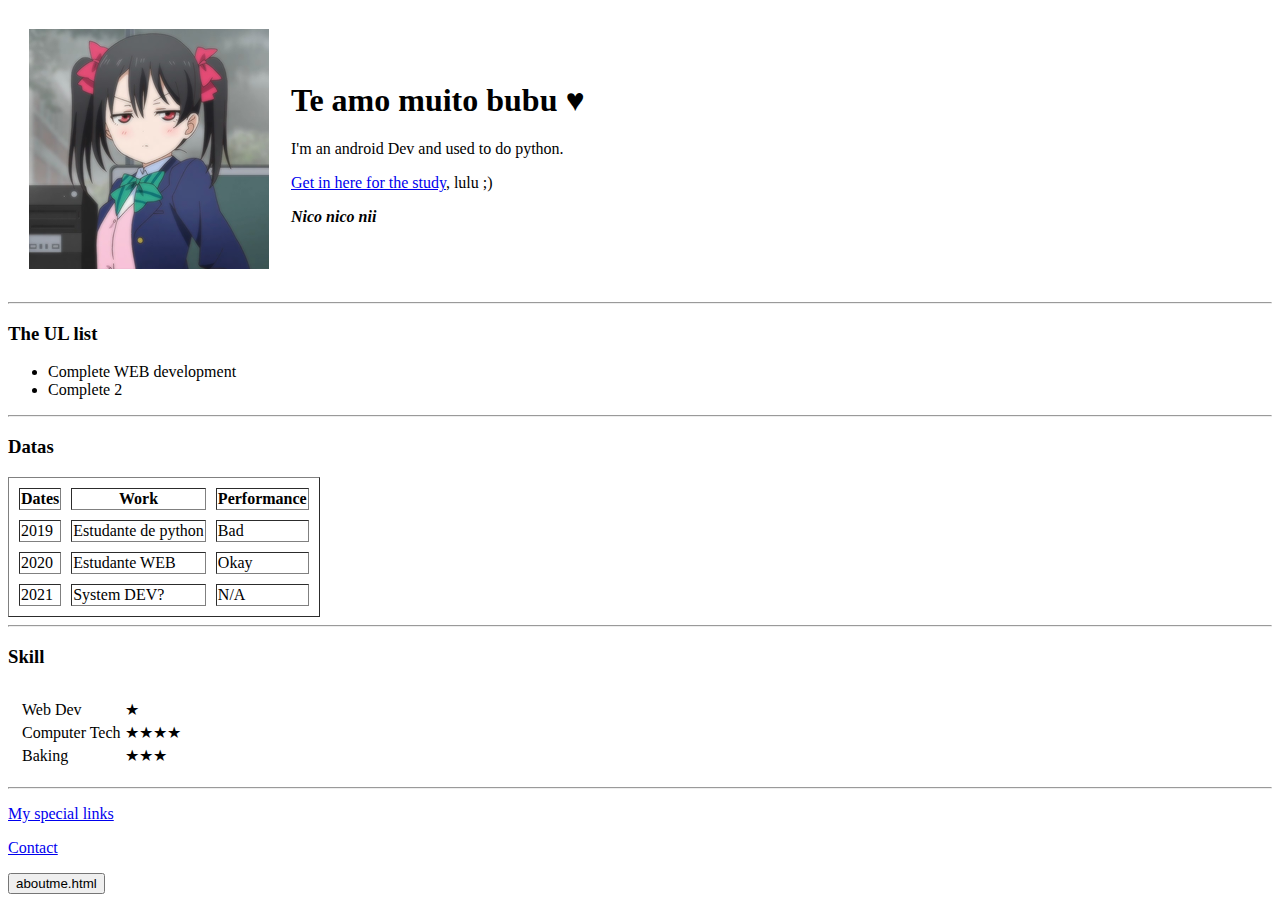
==== index.html @ f95a8dda "Update index.html" ====
<!DOCTYPE html>
<html lang="en" dir="ltr">

<ead>
  <meta charset="utf-8">
  <title>Meu site</title>
</head>

<boy>
  
  <table cellspacing="20">
    <tr>
      <td>
        <img src="nico.png" alt="">
      </td>
 
      <td>
        <h1>Te amo muito bubu ♥</h1>
        <P>I'm an android Dev and used to do python.
        <p><a href="https://www.udemy.com/course/the-complete-web-development-bootcamp/learn/lecture">Get in here for the study</a>, lulu ;)
          <p><em><strong>Nico nico nii </strong></em>
       </td>
  </tr>
  </table>

  <hr>

  <h3>The UL list</h3>
  <ul>
    <li>Complete WEB development</li>
    <li>Complete 2</li>
  </ul>

  <hr>


<h3>Datas</h3>
<table cellspacing='10' border="1">
<thead>
  <tr>
    <th>Dates</th>
    <th>Work</th>
    <th>Performance</th>
  </tr>
</thead>

<tbody>

   <tr>
    <td>2019</td>
    <td>Estudante de python</td>
    <td>Bad</td>
  </tr>


<tr>
      <td>2020</td>
      <td>Estudante WEB</td>
      <td>Okay</td>
</tr>

  <tr>
    <td>2021</td>
    <td>System DEV?</td>
    <td>N/A</td>
  </tr>

</tbody>

</table>

<hr>

<h3>Skill</h3>

<table cellspacing="10">
  <tr>
    <td>

<table>

      <tr>
        <td>Web Dev</td>
        <td>★</td>
      </tr>

      <tr>
        <td>Computer Tech</td>
        <td>★★★★</td>
      </tr>

      <tr>
        <td>Baking</td>
        <td>★★★</td>
      </tr>


      </td>
</table>





</table>






</tr>

</table>



<hr>

<p><a href="links.html">My special links</a>

<p> <a href="aboutme.html">Contact</a>

<form class="" action="index.html" method="post">
  <input type="submit" name="" value="aboutme.html">

</form>



</body>

</html>
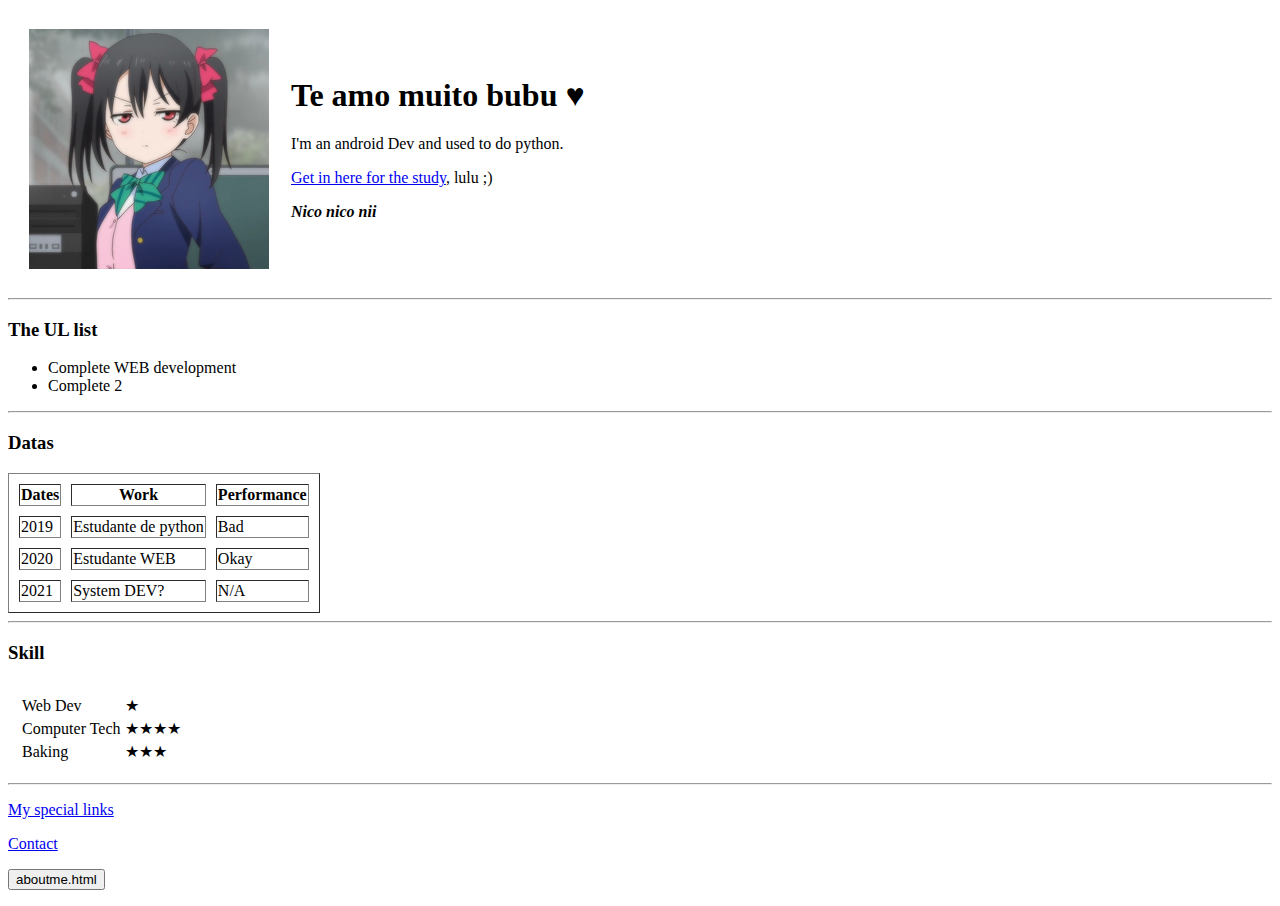
==== commit 74cb1eb6: "Update index.html" ====
--- a/index.html
+++ b/index.html
@@ -1,4 +1,4 @@
-<!DOCTYPE html>
+<!DOCTYPE htm>
 <html lang="en" dir="ltr">
 
 <ead>
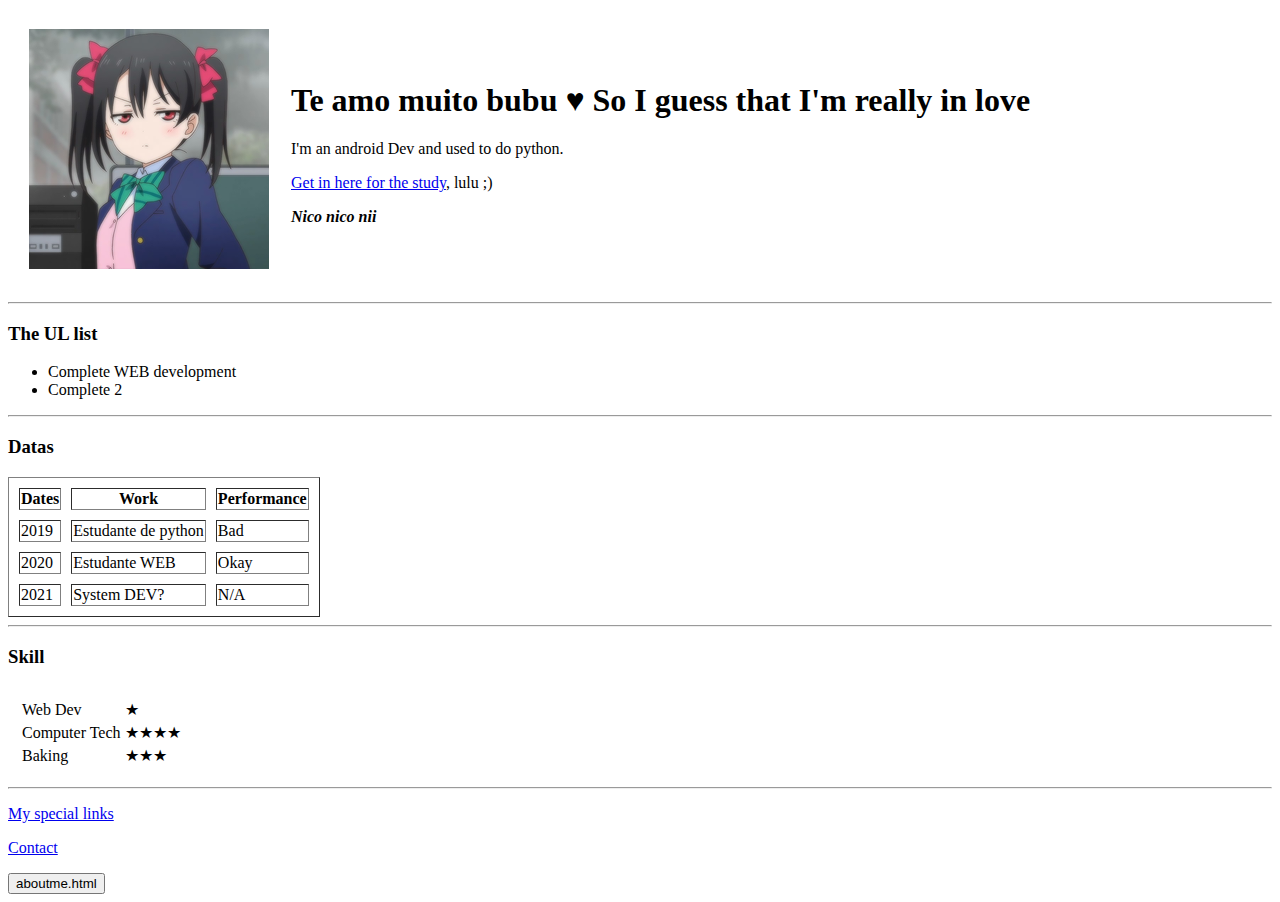
==== commit fb7e2784: "Update index.html" ====
--- a/index.html
+++ b/index.html
@@ -1,12 +1,12 @@
-<!DOCTYPE htm>
+<!DOCTYPE html>
 <html lang="en" dir="ltr">
 
-<ead>
+<head>
   <meta charset="utf-8">
   <title>Meu site</title>
 </head>
 
-<boy>
+<body>
   
   <table cellspacing="20">
     <tr>
@@ -15,7 +15,7 @@
       </td>
  
       <td>
-        <h1>Te amo muito bubu ♥</h1>
+        <h1>Te amo muito bubu ♥ So I guess that I'm really in love</h1>
         <P>I'm an android Dev and used to do python.
         <p><a href="https://www.udemy.com/course/the-complete-web-development-bootcamp/learn/lecture">Get in here for the study</a>, lulu ;)
           <p><em><strong>Nico nico nii </strong></em>
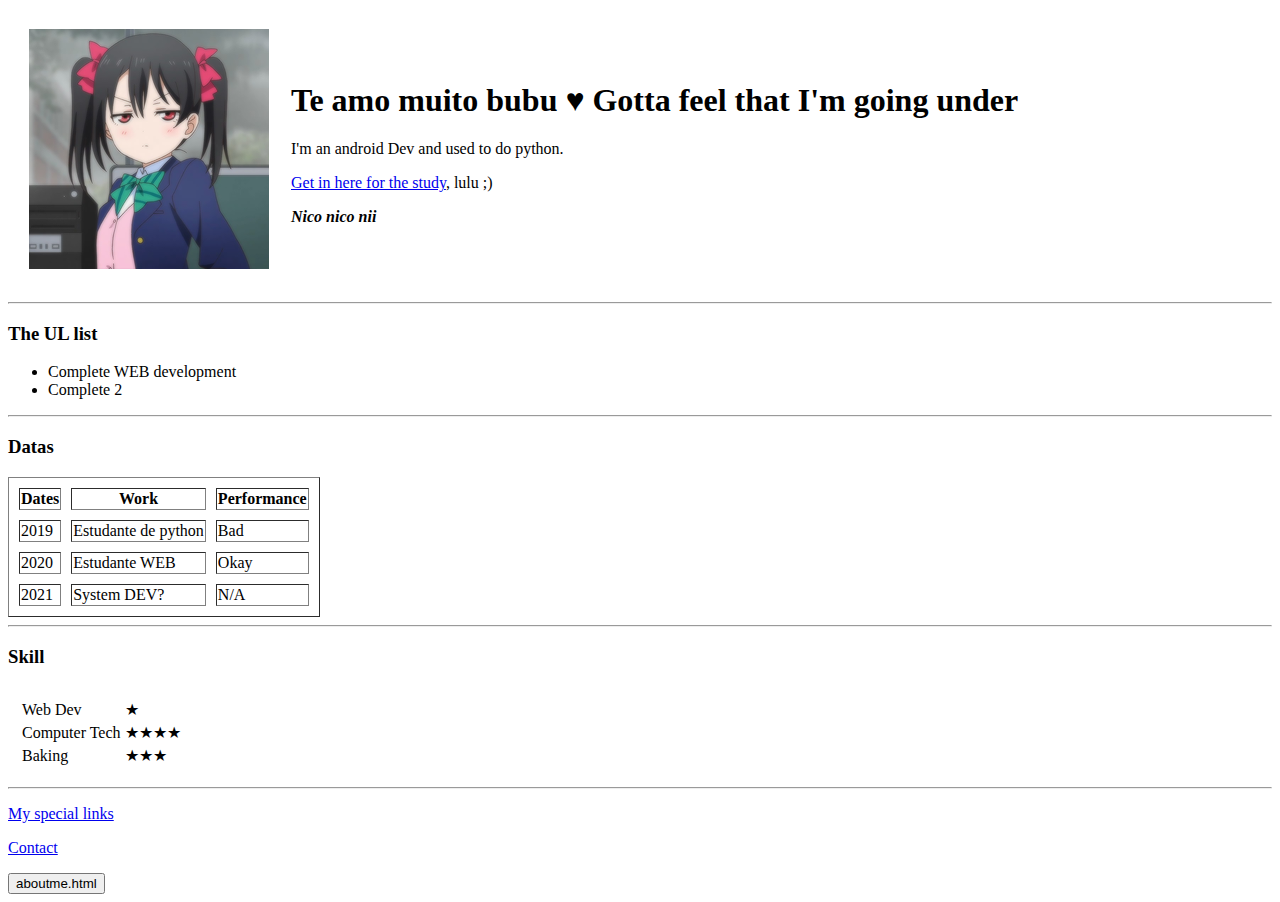
==== commit 0f65bae1: "Update index.html" ====
--- a/index.html
+++ b/index.html
@@ -15,7 +15,7 @@
       </td>
  
       <td>
-        <h1>Te amo muito bubu ♥ So I guess that I'm really in love</h1>
+        <h1>Te amo muito bubu ♥ Gotta feel that I'm going under</h1>
         <P>I'm an android Dev and used to do python.
         <p><a href="https://www.udemy.com/course/the-complete-web-development-bootcamp/learn/lecture">Get in here for the study</a>, lulu ;)
           <p><em><strong>Nico nico nii </strong></em>
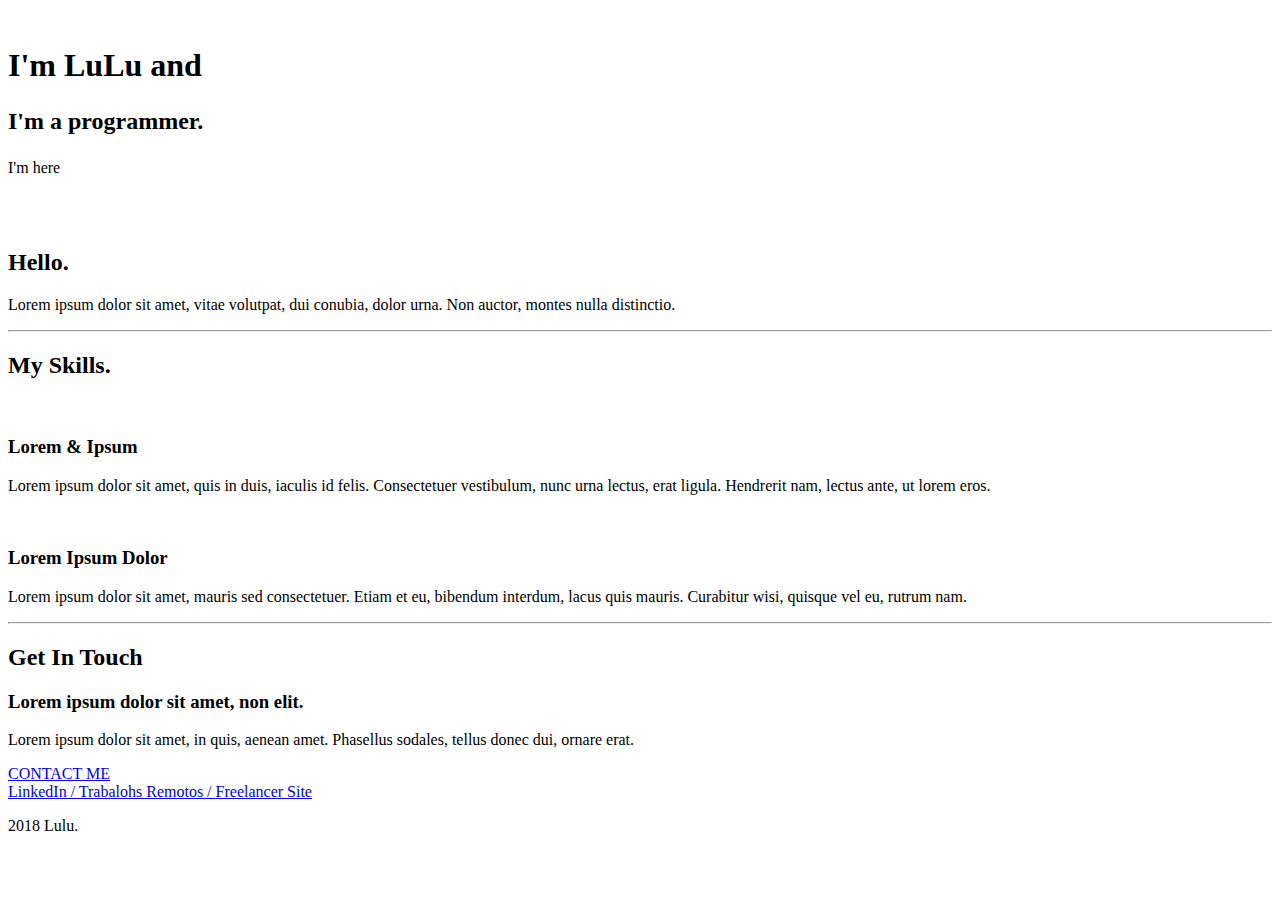
==== commit 88c29576: "Update index.html" ====
--- a/index.html
+++ b/index.html
@@ -1,133 +1,61 @@
 <!DOCTYPE html>
 <html lang="en" dir="ltr">
+  <head>
+    <meta charset="utf-8">
 
-<head>
-  <meta charset="utf-8">
-  <title>Meu site</title>
-</head>
+    <title>Meu site NPF</title>
 
+<link rel="stylesheet" href="css/style.css">
+<link rel="icon" href="favicon.ico">
+<link href="https://fonts.googleapis.com/css2?family=Pangolin&family=Train+One&display=swap" rel="stylesheet"></head>
 <body>
-  
-  <table cellspacing="20">
-    <tr>
-      <td>
-        <img src="nico.png" alt="">
-      </td>
- 
-      <td>
-        <h1>Te amo muito bubu ♥ Gotta feel that I'm going under</h1>
-        <P>I'm an android Dev and used to do python.
-        <p><a href="https://www.udemy.com/course/the-complete-web-development-bootcamp/learn/lecture">Get in here for the study</a>, lulu ;)
-          <p><em><strong>Nico nico nii </strong></em>
-       </td>
-  </tr>
-  </table>
+<div class="top-container">
+  <img class="top-cloud" src="ima/cloud.png" alt="">
 
-  <hr>
+  <h1>I'm LuLu and</h1>
 
-  <h3>The UL list</h3>
-  <ul>
-    <li>Complete WEB development</li>
-    <li>Complete 2</li>
-  </ul>
+  <h2><p>I'm a <span class="pro">pro</span>grammer.</p></h2>
 
-  <hr>
+  <p>I'm here</p>
+  <img class="bottom-cloud" src="ima/cloud.png" alt="">
+  <img src="ima/mountain.png" alt="">
+
+</div><div class="middle-container">
+    <div class="profile">
+      <img src="im/pfp.jpg" alt="">
+      <h2>Hello.</h2>
+      <p>Lorem ipsum dolor sit amet, vitae volutpat, dui conubia, dolor urna. Non auctor, montes nulla distinctio.</p>
+    </div>
+    <hr>
+    <div class="skills">
+      <h2>My Skills.</h2>
+      <div class="skill-row">
+        <img class="" src="https://reachinghighernh.org/wp-content/uploads/2018/07/competency-portfolio-learning.png" alt="">
+        <h3>Lorem & Ipsum</h3>
+        <p>Lorem ipsum dolor sit amet, quis in duis, iaculis id felis. Consectetuer vestibulum, nunc urna lectus, erat ligula. Hendrerit nam, lectus ante, ut lorem eros.</p>
+      </div>
+      <div class="skill-row">
+        <img class="" src="https://www.flaticon.com/svg/static/icons/svg/3790/3790922.svg" alt="">
+        <h3>Lorem Ipsum Dolor</h3>
+        <p>Lorem ipsum dolor sit amet, mauris sed consectetuer. Etiam et eu, bibendum interdum, lacus quis mauris. Curabitur wisi, quisque vel eu, rutrum nam.</p>
+      </div>
+    </div>
+    <hr>
+    <div class="contact-me">
+      <h2>Get In Touch</h2>
+      <h3>Lorem ipsum dolor sit amet, non elit.</h3>
+      <p>Lorem ipsum dolor sit amet, in quis, aenean amet. Phasellus sodales, tellus donec dui, ornare erat.</p>
+      <a class="btn" href="name@email.com">CONTACT ME</a>
+    </div>
+  </div>
 
 
-<h3>Datas</h3>
-<table cellspacing='10' border="1">
-<thead>
-  <tr>
-    <th>Dates</th>
-    <th>Work</th>
-    <th>Performance</th>
-  </tr>
-</thead>
-
-<tbody>
-
-   <tr>
-    <td>2019</td>
-    <td>Estudante de python</td>
-    <td>Bad</td>
-  </tr>
-
-
-<tr>
-      <td>2020</td>
-      <td>Estudante WEB</td>
-      <td>Okay</td>
-</tr>
-
-  <tr>
-    <td>2021</td>
-    <td>System DEV?</td>
-    <td>N/A</td>
-  </tr>
-
-</tbody>
-
-</table>
-
-<hr>
-
-<h3>Skill</h3>
-
-<table cellspacing="10">
-  <tr>
-    <td>
-
-<table>
-
-      <tr>
-        <td>Web Dev</td>
-        <td>★</td>
-      </tr>
-
-      <tr>
-        <td>Computer Tech</td>
-        <td>★★★★</td>
-      </tr>
-
-      <tr>
-        <td>Baking</td>
-        <td>★★★</td>
-      </tr>
-
-
-      </td>
-</table>
-
-
-
-
-
-</table>
-
-
-
-
-
-
-</tr>
-
-</table>
-
-
-
-<hr>
-
-<p><a href="links.html">My special links</a>
-
-<p> <a href="aboutme.html">Contact</a>
-
-<form class="" action="index.html" method="post">
-  <input type="submit" name="" value="aboutme.html">
-
-</form>
-
-
+  <div class="bottom-container">
+    <a class="footer-link" href="https://www.google.com/search?q=empregos&ibp=htl;jobs#htivrt=jobs&fpstate=tldetail&htilrad=2.0&">LinkedIn / </a>
+    <a class="footer-link" href="https://www.geekhunter.com.br/">Trabalohs Remotos / </a>
+  <a class="footer-link" href="https://www.freelancer.com/">Freelancer Site</a>
+    <p> 2018 Lulu.</p>
+  </div>
 
 </body>
-
 </html>
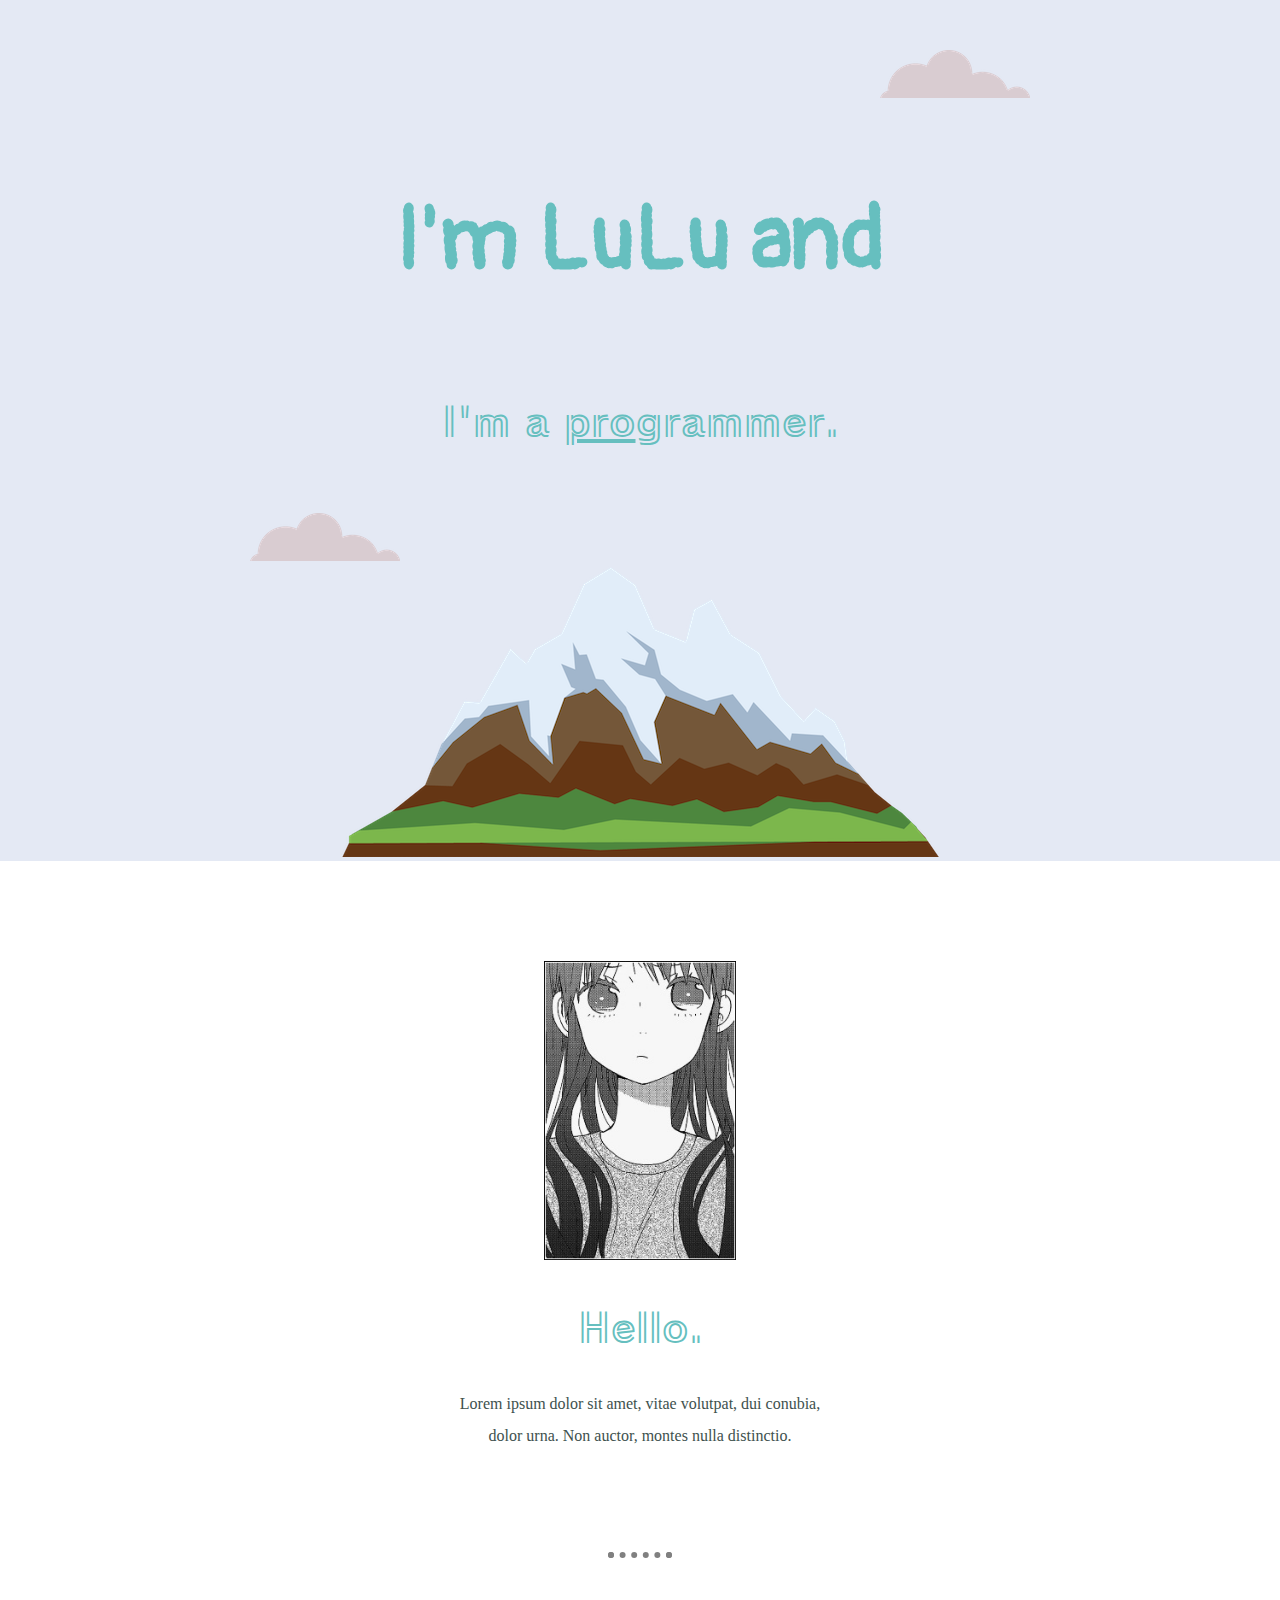
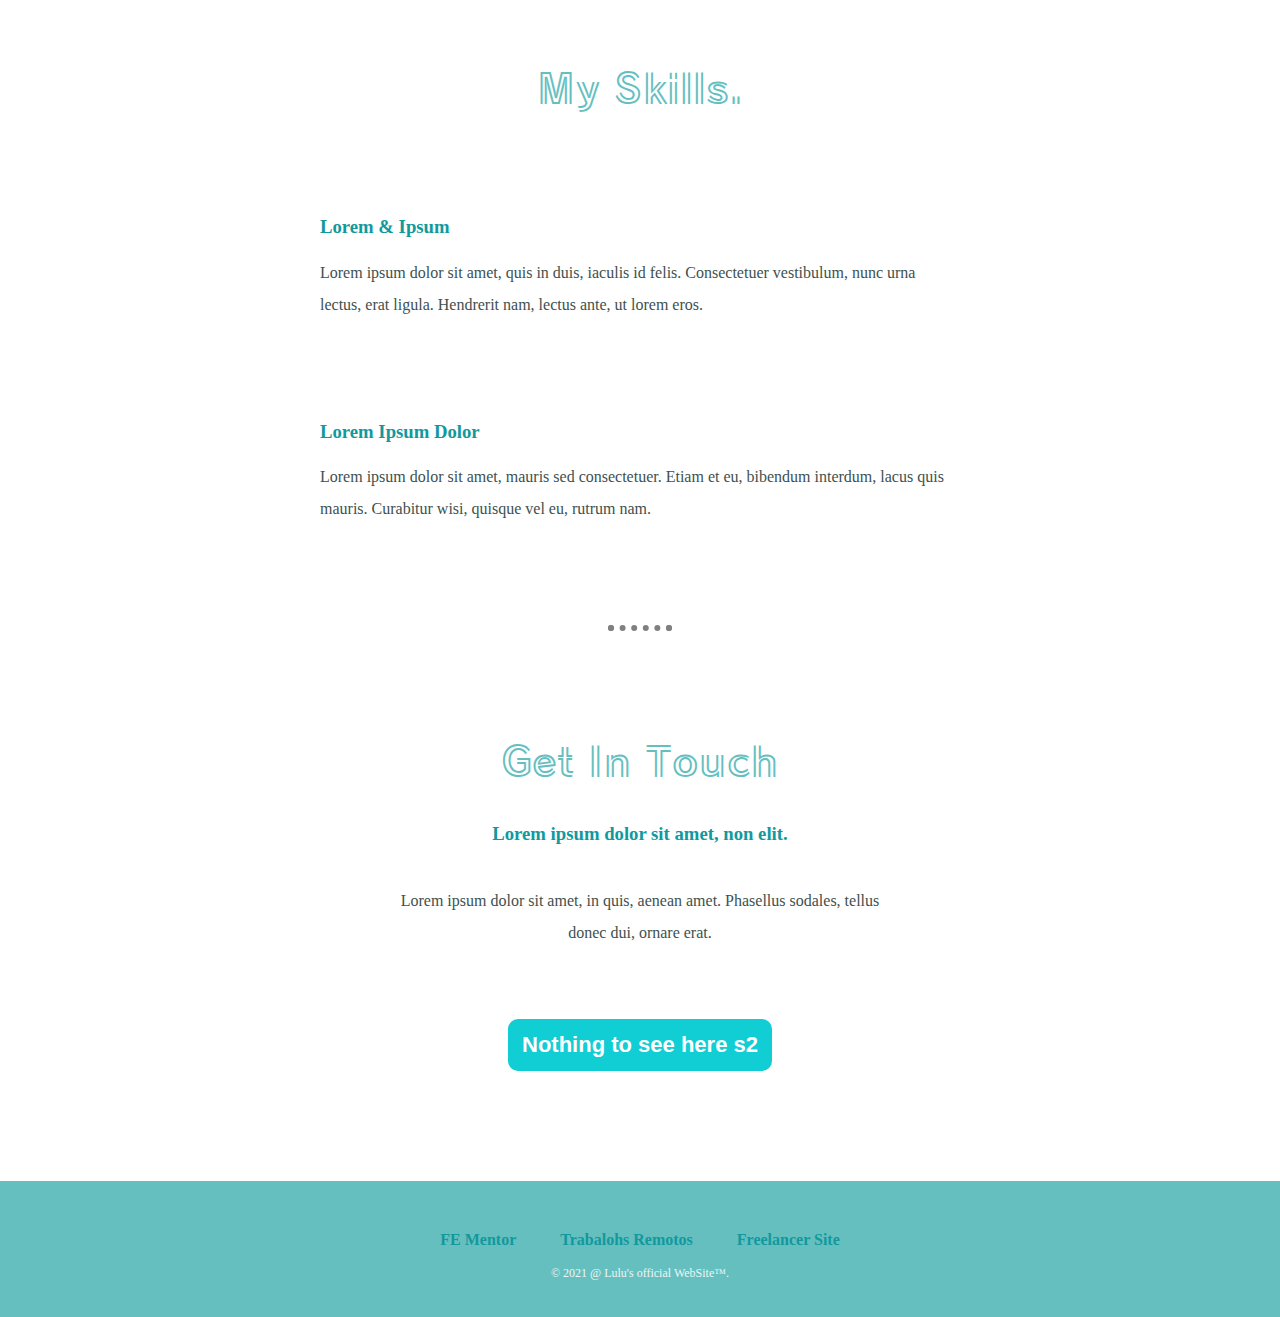
==== commit afd07821: "Update index.html" ====
--- a/index.html
+++ b/index.html
@@ -16,45 +16,44 @@
 
   <h2><p>I'm a <span class="pro">pro</span>grammer.</p></h2>
 
-  <p>I'm here</p>
   <img class="bottom-cloud" src="ima/cloud.png" alt="">
   <img src="ima/mountain.png" alt="">
 
 </div><div class="middle-container">
     <div class="profile">
-      <img src="im/pfp.jpg" alt="">
+      <img class="pfp" src="im/pfp.jpg" alt="">
       <h2>Hello.</h2>
-      <p>Lorem ipsum dolor sit amet, vitae volutpat, dui conubia, dolor urna. Non auctor, montes nulla distinctio.</p>
+      <p class="intro">Lorem ipsum dolor sit amet, vitae volutpat, dui conubia, dolor urna. Non auctor, montes nulla distinctio.</p>
     </div>
     <hr>
     <div class="skills">
       <h2>My Skills.</h2>
       <div class="skill-row">
-        <img class="" src="https://reachinghighernh.org/wp-content/uploads/2018/07/competency-portfolio-learning.png" alt="">
+        <img class="img1" src="https://reachinghighernh.org/wp-content/uploads/2018/07/competency-portfolio-learning.png" alt="">
         <h3>Lorem & Ipsum</h3>
-        <p>Lorem ipsum dolor sit amet, quis in duis, iaculis id felis. Consectetuer vestibulum, nunc urna lectus, erat ligula. Hendrerit nam, lectus ante, ut lorem eros.</p>
+        <p class="desc">Lorem ipsum dolor sit amet, quis in duis, iaculis id felis. Consectetuer vestibulum, nunc urna lectus, erat ligula. Hendrerit nam, lectus ante, ut lorem eros.</p>
       </div>
       <div class="skill-row">
-        <img class="" src="https://www.flaticon.com/svg/static/icons/svg/3790/3790922.svg" alt="">
+        <img class="img2" src="https://www.flaticon.com/svg/static/icons/svg/3790/3790922.svg" alt="">
         <h3>Lorem Ipsum Dolor</h3>
-        <p>Lorem ipsum dolor sit amet, mauris sed consectetuer. Etiam et eu, bibendum interdum, lacus quis mauris. Curabitur wisi, quisque vel eu, rutrum nam.</p>
+        <p class="desc2">Lorem ipsum dolor sit amet, mauris sed consectetuer. Etiam et eu, bibendum interdum, lacus quis mauris. Curabitur wisi, quisque vel eu, rutrum nam.</p>
       </div>
     </div>
     <hr>
     <div class="contact-me">
       <h2>Get In Touch</h2>
       <h3>Lorem ipsum dolor sit amet, non elit.</h3>
-      <p>Lorem ipsum dolor sit amet, in quis, aenean amet. Phasellus sodales, tellus donec dui, ornare erat.</p>
-      <a class="btn" href="name@email.com">CONTACT ME</a>
+      <p class="cmsg">Lorem ipsum dolor sit amet, in quis, aenean amet. Phasellus sodales, tellus donec dui, ornare erat.</p>
+      <a class="btn" href="mailto:name@email.com">Nothing to see here s2</a>
     </div>
   </div>
 
 
   <div class="bottom-container">
-    <a class="footer-link" href="https://www.google.com/search?q=empregos&ibp=htl;jobs#htivrt=jobs&fpstate=tldetail&htilrad=2.0&">LinkedIn / </a>
-    <a class="footer-link" href="https://www.geekhunter.com.br/">Trabalohs Remotos / </a>
+    <a class="footer-link" href="https://www.frontendmentor.io/">FE Mentor</a>
+    <a class="footer-link" href="https://www.geekhunter.com.br/">Trabalohs Remotos  </a>
   <a class="footer-link" href="https://www.freelancer.com/">Freelancer Site</a>
-    <p> 2018 Lulu.</p>
+    <p class="copyright"> © 2021 @ Lulu's official WebSite™.</p>
   </div>
 
 </body>
--- a/css/style.css
+++ b/css/style.css
@@ -0,0 +1,152 @@
+body{
+  margin: 0;
+color: #40514E;
+  text-align: center;
+font-size: 1em;
+ }
+
+
+h1 {
+  margin: 50px; auto 0 auto;
+  font-size: 5.625rem;
+  font-family: 'Pangolin', cursive;
+  color: #66BFBF;
+line-height: 2
+}
+
+
+h2 {
+  font-family: 'Train One', cursive;
+  font-size: 2.5rem;
+  color: #66BFBF;
+  font-weight: normal;
+
+
+}
+h3 {
+   color:  #11999E;
+}
+
+p {
+    line-height: 2;
+}
+.skill-row{
+  width: 50%;
+  margin: 100px auto 100px auto;
+  text-align: left;
+
+}
+.img1{
+  width: 25%;
+  float: left;
+  margin-right: 30px;}
+
+.img2{
+  width: 25%;
+  float: right;
+  margin-left: 30px;
+}
+
+.desc{
+  clear: left;
+}
+
+.desc2{
+  clear: left;
+}
+
+.intro{
+width: 30%;
+margin: auto;}
+
+.top-container{
+
+  background-color: #E4E9F4;
+
+  position: relative;
+
+  padding-top: 100px;
+
+}
+
+.middle-container{
+  margin: 100px 0;
+
+
+}
+
+.bottom-container{
+  background-color: #66BFBF;
+  padding: 50px 0 20px;
+
+}
+
+a {
+ color: #11999e;
+font-weight: bold;
+margin: 10px 20px;
+text-decoration: none;
+
+}
+
+a:hover{
+color: #EAF6F6;
+}
+.pfp
+{
+  width: 15%;
+}
+
+hr{
+border: dotted 6px;
+border-bottom: none;
+width: 4%;
+margin: 100px auto;
+}
+
+.pro {
+  text-decoration: underline;
+}
+
+.bottom-cloud {
+  position: absolute;
+  left: 250px;
+  bottom: 300px;
+}
+.top-cloud{
+position: absolute;
+right: 250px;
+top: 50px;
+
+}
+
+.cmsg{
+width: 40%;
+margin: 40px auto 60px;
+}
+
+.copyright{
+color: #EAF6F6;
+font-size: 0.75rem;
+padding: 20px 10;
+}
+
+.btn {
+	box-shadow: 0px 0px 0px 0px #3dc21b;
+	background-color:#11cdd4;
+	border-radius:10px;
+	display:inline-block;
+	cursor:pointer;
+	color:#ffffff;
+	font-family:Arial;
+	font-size:22px;
+	padding:13px 14px;
+	text-decoration:none;
+}
+.Clickme:hover {
+	background-color:#30e3cb;
+}
+.Clickme:active {
+	position:relative;
+	top:1px;
+}
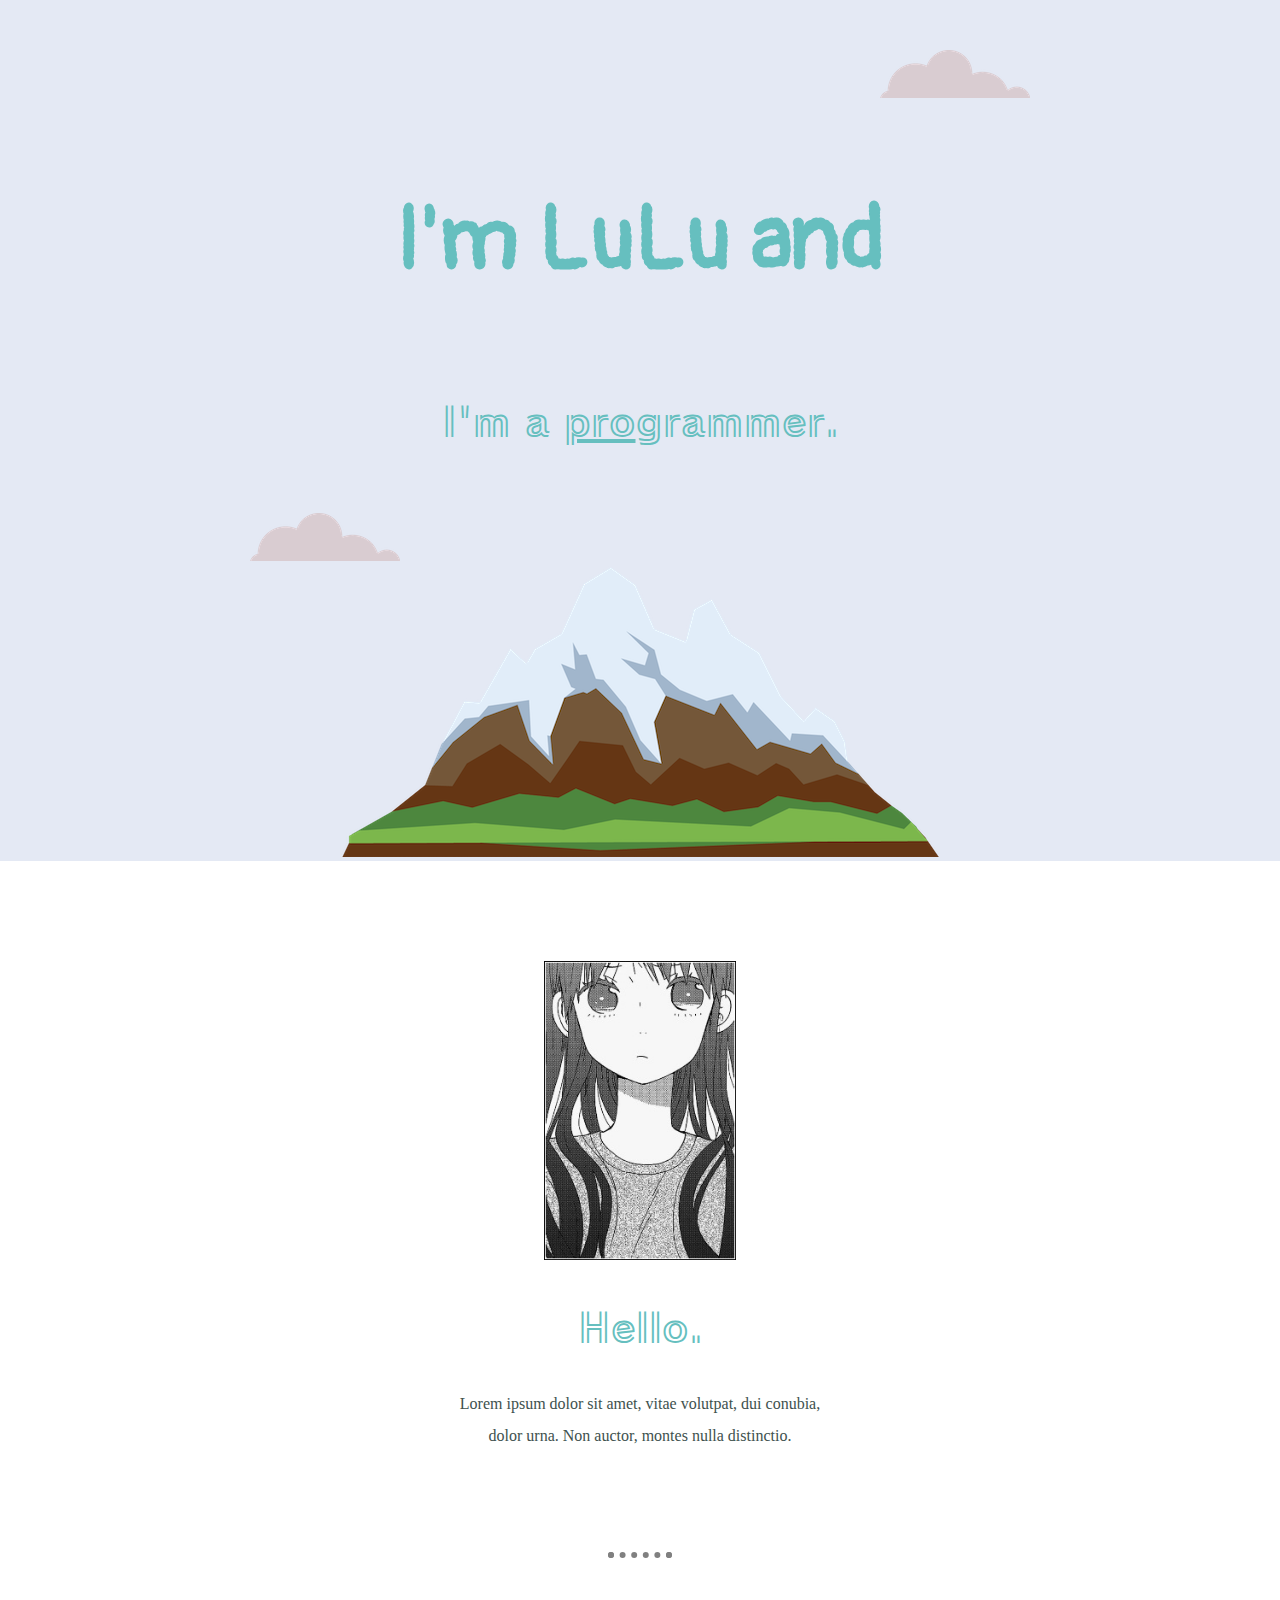
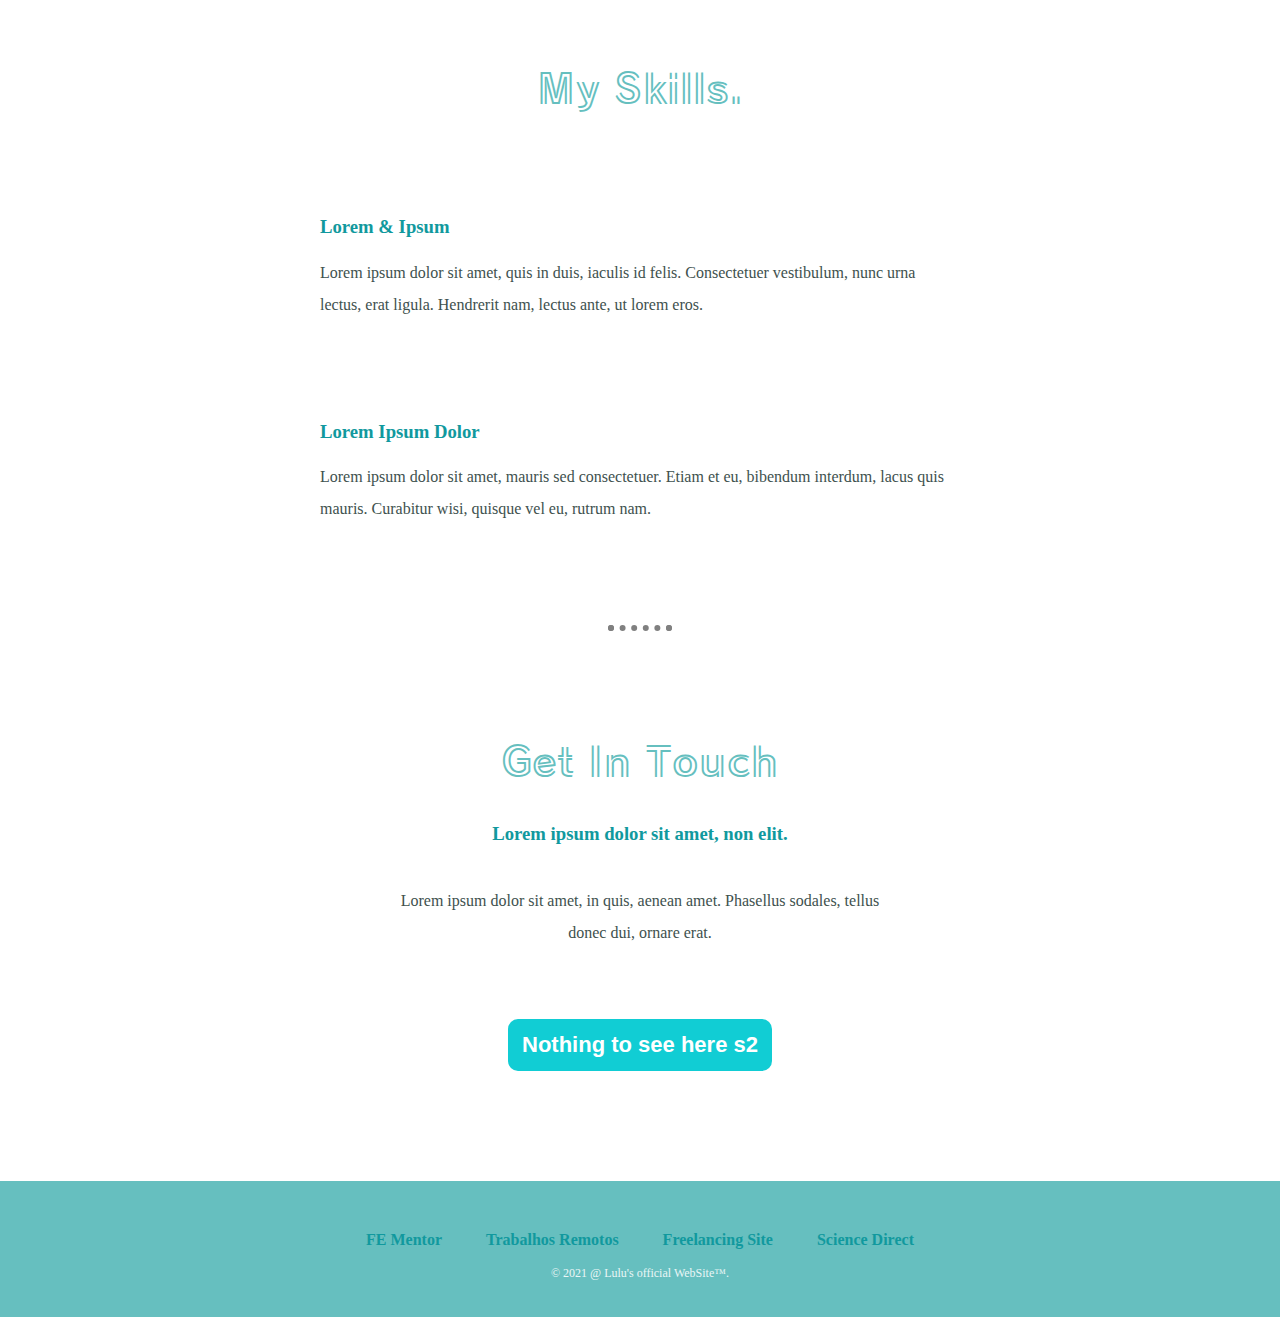
==== commit e63e575a: "Update index.html" ====
--- a/index.html
+++ b/index.html
@@ -51,8 +51,11 @@
 
   <div class="bottom-container">
     <a class="footer-link" href="https://www.frontendmentor.io/">FE Mentor</a>
-    <a class="footer-link" href="https://www.geekhunter.com.br/">Trabalohs Remotos  </a>
-  <a class="footer-link" href="https://www.freelancer.com/">Freelancer Site</a>
+    <a class="footer-link" href="https://www.geekhunter.com.br/">Trabalhos Remotos  </a>
+  <a class="footer-link" href="https://www.freelancer.com/">Freelancing Site</a>
+    <a class="footer-link" href="https://www.sciencedirect.com/">Science Direct</a>
+
+    
     <p class="copyright"> © 2021 @ Lulu's official WebSite™.</p>
   </div>
 
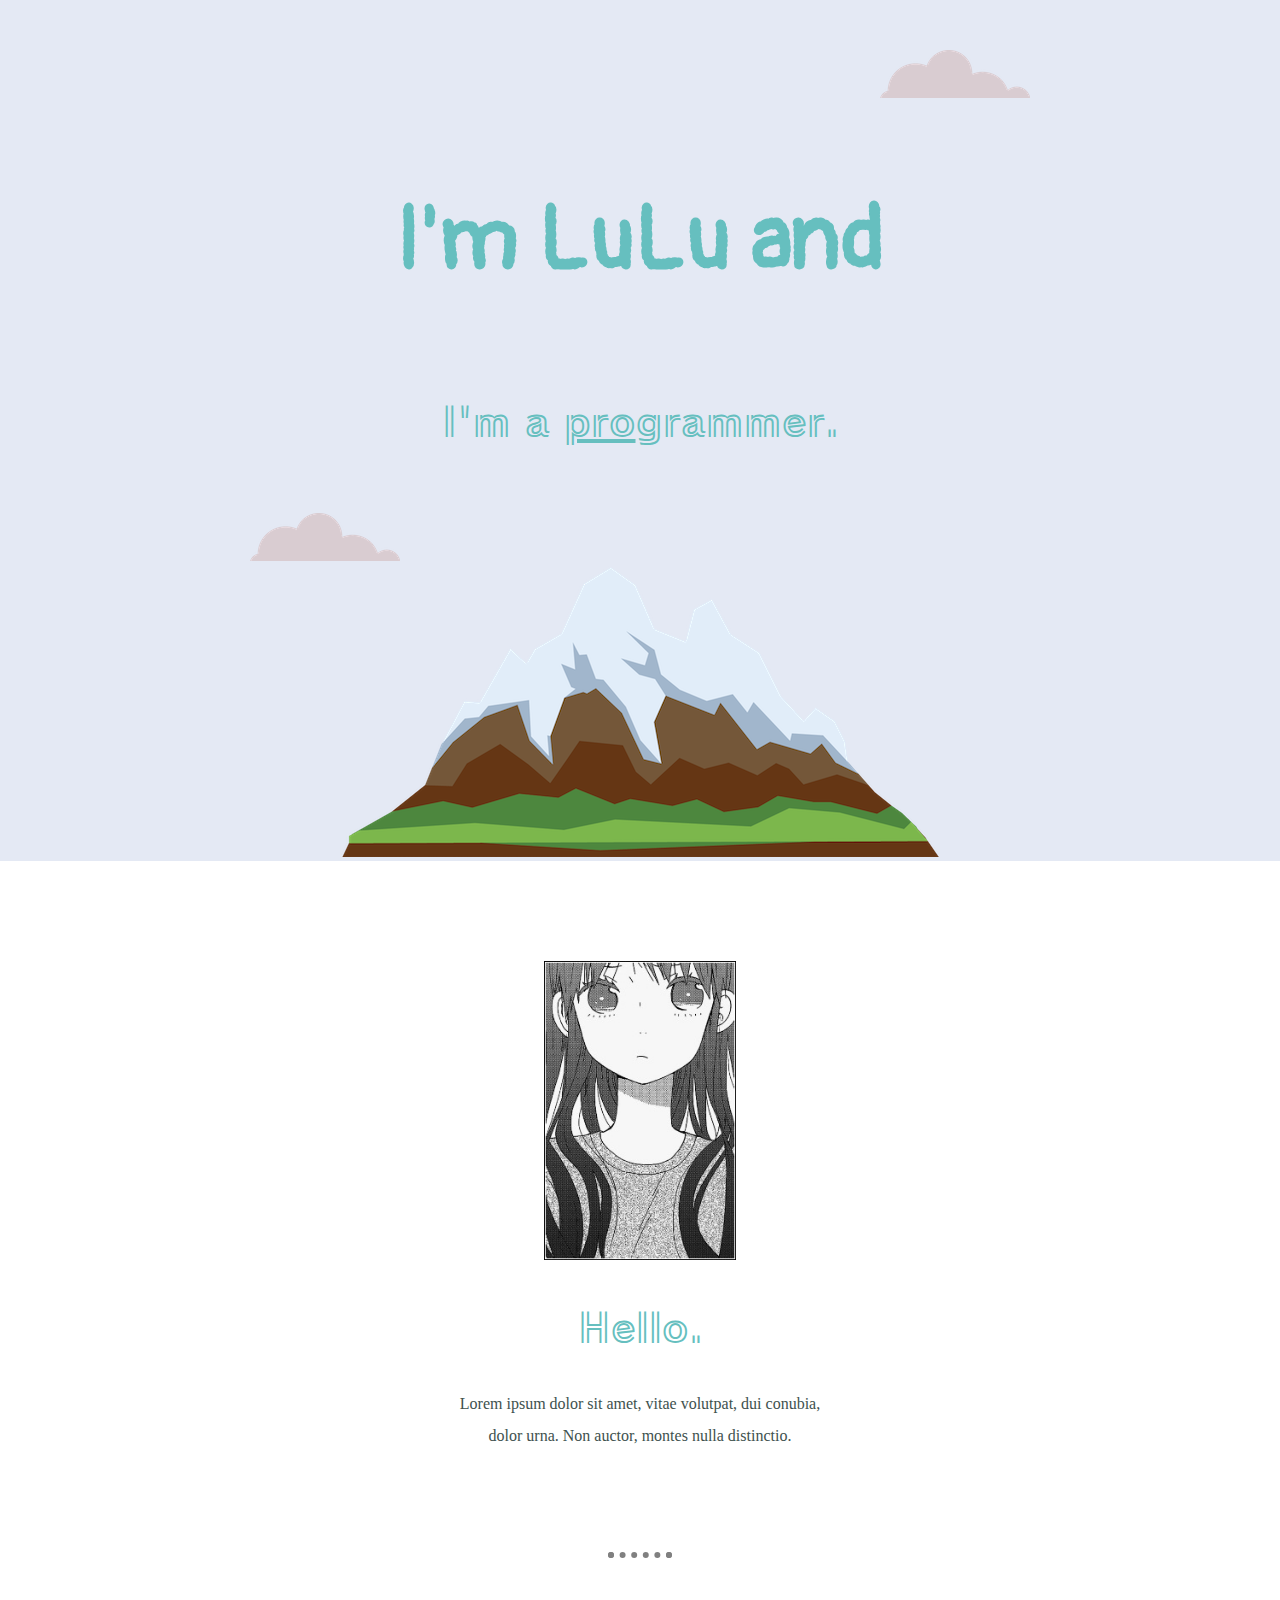
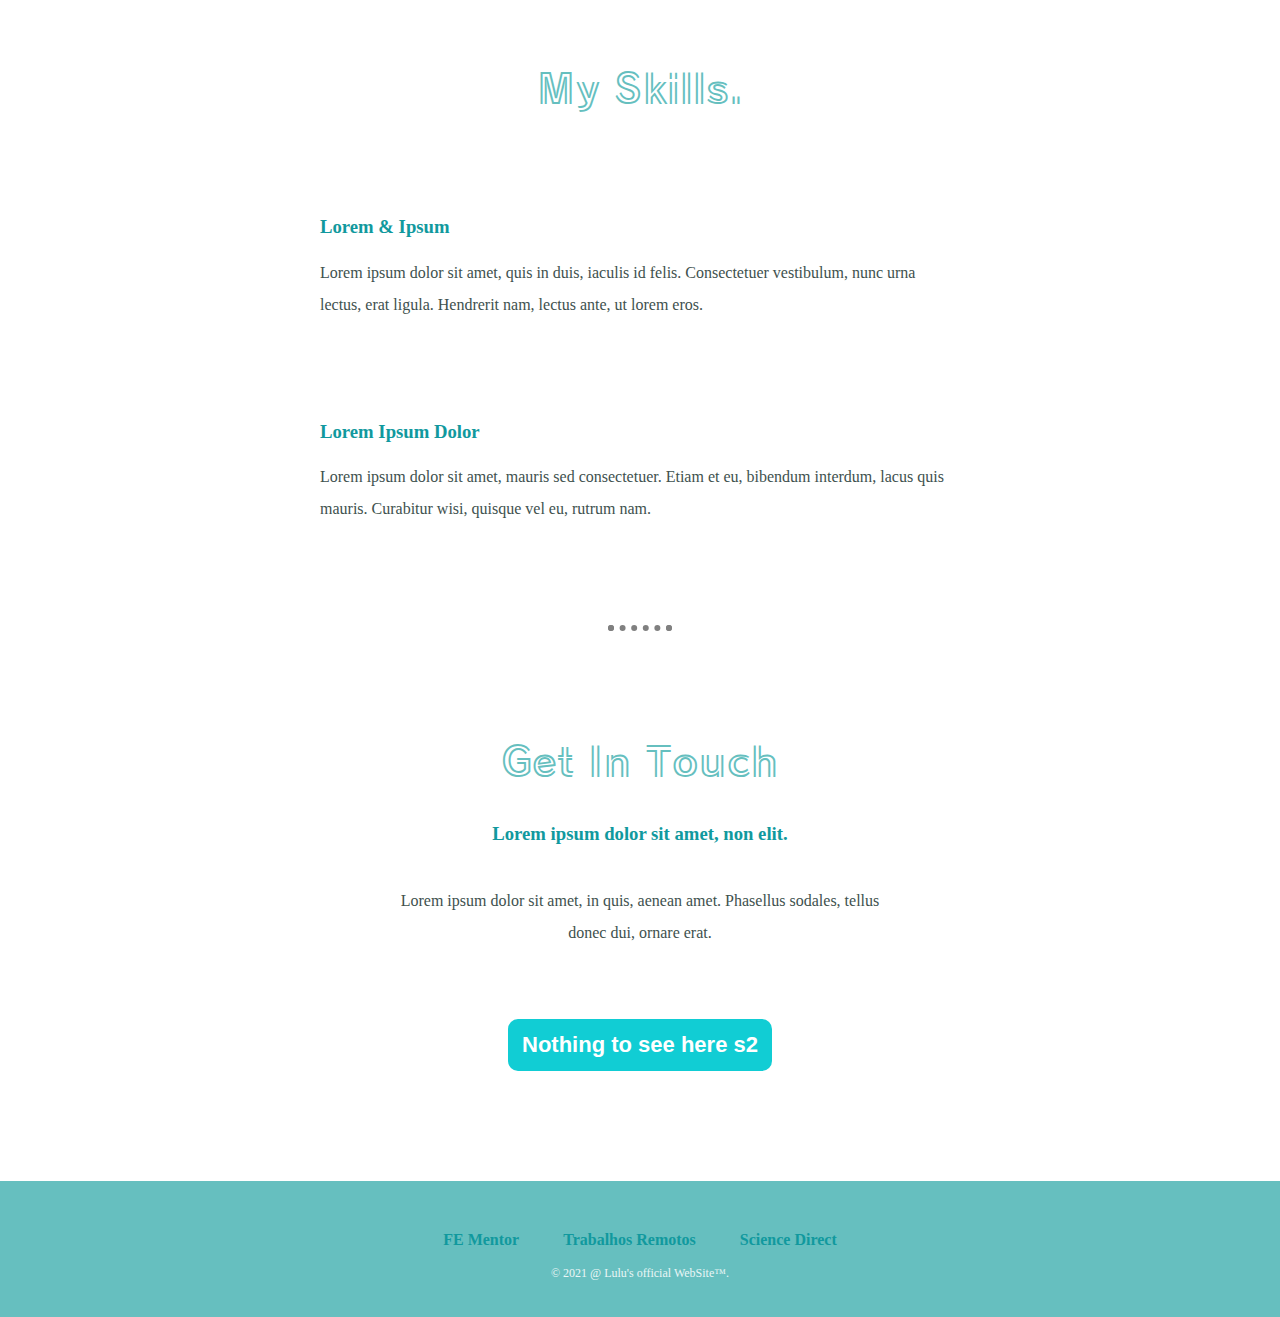
==== commit 008c08b0: "Update index.html" ====
--- a/index.html
+++ b/index.html
@@ -52,7 +52,6 @@
   <div class="bottom-container">
     <a class="footer-link" href="https://www.frontendmentor.io/">FE Mentor</a>
     <a class="footer-link" href="https://www.geekhunter.com.br/">Trabalhos Remotos  </a>
-  <a class="footer-link" href="https://www.freelancer.com/">Freelancing Site</a>
     <a class="footer-link" href="https://www.sciencedirect.com/">Science Direct</a>
 
     
